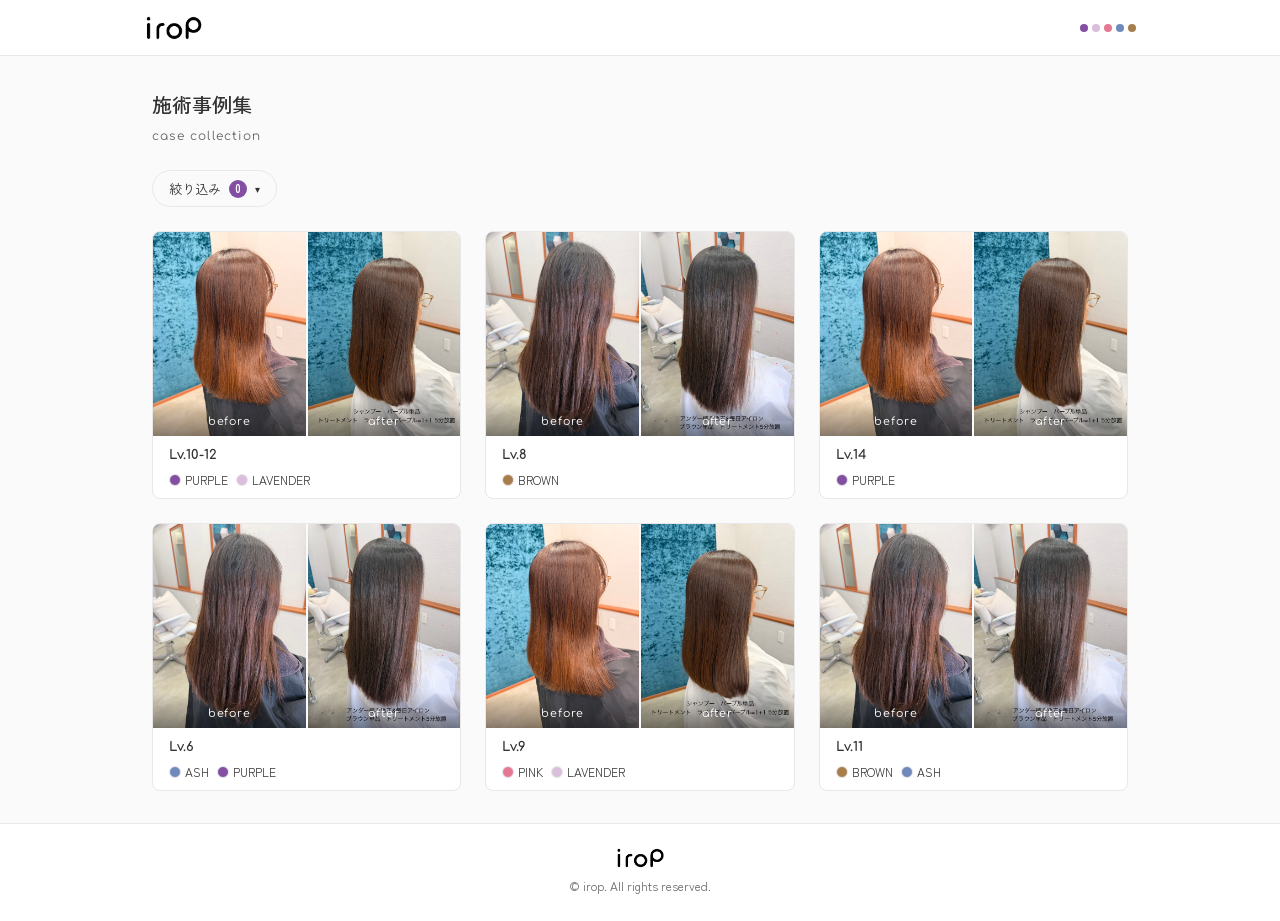
==== index.html @ 00847f36 "M0-M3: irop施術事例集の閲覧機能 - 事例一覧画面（カード型UI、レスポンシブグリッド） - 事例詳細画面（Before/After写真比較、施術情報） - フィルター検索（明度・色相・白髪" ====
<!DOCTYPE html>
<html lang="ja">
<head>
  <meta charset="UTF-8">
  <meta name="viewport" content="width=device-width, initial-scale=1.0">
  <title>irop 施術事例集</title>
  <meta name="description" content="irop カラーシャンプー・カラートリートメントの施術事例集。Before/Afterの写真と施術情報を掲載しています。">

  <!-- Google Fonts -->
  <link rel="preconnect" href="https://fonts.googleapis.com">
  <link rel="preconnect" href="https://fonts.gstatic.com" crossorigin>
  <link href="https://fonts.googleapis.com/css2?family=Comfortaa:wght@400;700&family=Zen+Kaku+Gothic+New:wght@400;500;700&display=swap" rel="stylesheet">

  <!-- Stylesheet -->
  <link rel="stylesheet" href="css/style.css">
</head>
<body>

  <!-- Header -->
  <header class="header">
    <div class="header__inner">
      <a href="index.html" class="header__logo">
        <img src="design/irop_logo.png" alt="irop" class="header__logo-img">
      </a>
      <div class="color-bar">
        <span class="color-bar__dot color-bar__dot--purple"></span>
        <span class="color-bar__dot color-bar__dot--lavender"></span>
        <span class="color-bar__dot color-bar__dot--pink"></span>
        <span class="color-bar__dot color-bar__dot--ash"></span>
        <span class="color-bar__dot color-bar__dot--brown"></span>
      </div>
    </div>
  </header>

  <!-- Main Content -->
  <main class="main">
    <h1 class="page-title">
      施術事例集
      <span class="page-title__en">case collection</span>
    </h1>

    <!-- フィルター -->
    <div class="filter-section">
      <button type="button" class="filter-toggle" id="filterToggle">
        絞り込み
        <span class="filter-badge" id="filterBadge" hidden>0</span>
        <span class="filter-toggle__arrow" id="filterArrow">&#9662;</span>
      </button>

      <div class="filter-panel" id="filterPanel" hidden>

        <!-- 明度レベル -->
        <div class="filter-group">
          <p class="filter-group__title">明度レベル <span class="filter-group__title-en">brightness</span></p>
          <div class="filter-brightness">
            <label class="filter-brightness__label">
              Lv.<input type="number" id="brightnessMin" class="filter-brightness__input" min="1" max="20" inputmode="numeric" placeholder="1">
            </label>
            <span class="filter-brightness__sep">〜</span>
            <label class="filter-brightness__label">
              Lv.<input type="number" id="brightnessMax" class="filter-brightness__input" min="1" max="20" inputmode="numeric" placeholder="20">
            </label>
          </div>
        </div>

        <!-- 髪の色相 -->
        <div class="filter-group">
          <p class="filter-group__title">髪の色相 <span class="filter-group__title-en">hue</span></p>
          <div class="filter-hue-grid" id="hueGrid">
            <button type="button" class="filter-hue-btn" data-value="yellow" title="イエロー"><span class="filter-hue-btn__swatch" style="background-color: #e8d44d;"></span><span class="filter-hue-btn__name">イエロー</span></button>
            <button type="button" class="filter-hue-btn" data-value="golden" title="ゴールデン"><span class="filter-hue-btn__swatch" style="background-color: #d4a843;"></span><span class="filter-hue-btn__name">ゴールデン</span></button>
            <button type="button" class="filter-hue-btn" data-value="khaki" title="カーキ"><span class="filter-hue-btn__swatch" style="background-color: #8b8b3a;"></span><span class="filter-hue-btn__name">カーキ</span></button>
            <button type="button" class="filter-hue-btn" data-value="green" title="グリーン"><span class="filter-hue-btn__swatch" style="background-color: #5a9e6f;"></span><span class="filter-hue-btn__name">グリーン</span></button>
            <button type="button" class="filter-hue-btn" data-value="ash" title="アッシュ"><span class="filter-hue-btn__swatch" style="background-color: #8a9db5;"></span><span class="filter-hue-btn__name">アッシュ</span></button>
            <button type="button" class="filter-hue-btn" data-value="blue" title="ブルー"><span class="filter-hue-btn__swatch" style="background-color: #5b7dab;"></span><span class="filter-hue-btn__name">ブルー</span></button>
            <button type="button" class="filter-hue-btn" data-value="purple" title="パープル"><span class="filter-hue-btn__swatch" style="background-color: #8b5ea5;"></span><span class="filter-hue-btn__name">パープル</span></button>
            <button type="button" class="filter-hue-btn" data-value="pink" title="ピンク"><span class="filter-hue-btn__swatch" style="background-color: #d4839e;"></span><span class="filter-hue-btn__name">ピンク</span></button>
            <button type="button" class="filter-hue-btn" data-value="red" title="レッド"><span class="filter-hue-btn__swatch" style="background-color: #c0524d;"></span><span class="filter-hue-btn__name">レッド</span></button>
            <button type="button" class="filter-hue-btn" data-value="orange" title="オレンジ"><span class="filter-hue-btn__swatch" style="background-color: #d4854a;"></span><span class="filter-hue-btn__name">オレンジ</span></button>
            <button type="button" class="filter-hue-btn" data-value="beige" title="ベージュ"><span class="filter-hue-btn__swatch" style="background-color: #c8b08a;"></span><span class="filter-hue-btn__name">ベージュ</span></button>
            <button type="button" class="filter-hue-btn" data-value="brown" title="ブラウン"><span class="filter-hue-btn__swatch" style="background-color: #8b6544;"></span><span class="filter-hue-btn__name">ブラウン</span></button>
            <button type="button" class="filter-hue-btn" data-value="white" title="ホワイト"><span class="filter-hue-btn__swatch" style="background-color: #f0eded;"></span><span class="filter-hue-btn__name">ホワイト</span></button>
            <button type="button" class="filter-hue-btn" data-value="silver" title="シルバー"><span class="filter-hue-btn__swatch" style="background-color: #b8b8b8;"></span><span class="filter-hue-btn__name">シルバー</span></button>
            <button type="button" class="filter-hue-btn" data-value="grege" title="グレージュ"><span class="filter-hue-btn__swatch" style="background-color: #a89e93;"></span><span class="filter-hue-btn__name">グレージュ</span></button>
            <button type="button" class="filter-hue-btn" data-value="black" title="ブラック"><span class="filter-hue-btn__swatch" style="background-color: #3a3a3a;"></span><span class="filter-hue-btn__name">ブラック</span></button>
          </div>
        </div>

        <!-- 白髪率 -->
        <div class="filter-group">
          <p class="filter-group__title">白髪率 <span class="filter-group__title-en">gray hair ratio</span></p>
          <div class="filter-chips" id="grayChips">
            <button type="button" class="filter-chip" data-value="under10">10%未満</button>
            <button type="button" class="filter-chip" data-value="10to20">10〜20%</button>
            <button type="button" class="filter-chip" data-value="30to50">30〜50%</button>
            <button type="button" class="filter-chip" data-value="50to70">50〜70%</button>
            <button type="button" class="filter-chip" data-value="over70">70%以上</button>
          </div>
        </div>

        <!-- 施術履歴 -->
        <div class="filter-group">
          <p class="filter-group__title">施術履歴 <span class="filter-group__title-en">treatment history</span></p>
          <div class="filter-chips" id="historyChips">
            <button type="button" class="filter-chip" data-value="relaxer">縮毛矯正</button>
            <button type="button" class="filter-chip" data-value="perm">パーマ</button>
            <button type="button" class="filter-chip" data-value="bleach">ブリーチ</button>
            <button type="button" class="filter-chip" data-value="color">通常カラー</button>
            <button type="button" class="filter-chip" data-value="other">その他</button>
          </div>
        </div>

        <!-- 使用iropカラー -->
        <div class="filter-group">
          <p class="filter-group__title">使用iropカラー <span class="filter-group__title-en">irop colors</span></p>
          <div class="filter-chips" id="colorChips">
            <button type="button" class="filter-color-btn" data-value="purple"><span class="filter-color-btn__swatch" style="background-color: var(--color-purple);"></span>PURPLE</button>
            <button type="button" class="filter-color-btn" data-value="lavender"><span class="filter-color-btn__swatch" style="background-color: var(--color-lavender);"></span>LAVENDER</button>
            <button type="button" class="filter-color-btn" data-value="pink"><span class="filter-color-btn__swatch" style="background-color: var(--color-pink);"></span>PINK</button>
            <button type="button" class="filter-color-btn" data-value="ash"><span class="filter-color-btn__swatch" style="background-color: var(--color-ash);"></span>ASH</button>
            <button type="button" class="filter-color-btn" data-value="brown"><span class="filter-color-btn__swatch" style="background-color: var(--color-brown);"></span>BROWN</button>
          </div>
        </div>

        <!-- アクション -->
        <div class="filter-actions">
          <button type="button" class="filter-reset" id="filterReset">リセット</button>
          <span class="filter-count" id="filterCount">6件の事例</span>
        </div>

      </div>
    </div>

    <!-- カード一覧エリア -->
    <div class="card-grid">

      <!-- 事例 1: PURPLE + LAVENDER -->
      <a href="case-detail.html?id=1" class="case-card"
         data-brightness-min="10" data-brightness-max="12"
         data-hue="beige" data-gray="none"
         data-history="none" data-colors="purple,lavender">
        <div class="case-card__images">
          <div class="case-card__img-wrap">
            <img src="images/IMG_6502.JPG" alt="Before: 明るめの茶髪、黄みがかったトーン" class="case-card__img">
            <span class="case-card__label">before</span>
          </div>
          <div class="case-card__img-wrap">
            <img src="images/IMG_6503.JPG" alt="After: 黄みが抑えられ落ち着いたトーン" class="case-card__img">
            <span class="case-card__label">after</span>
          </div>
        </div>
        <div class="case-card__body">
          <div class="case-card__brightness">
            <span class="case-card__brightness-value">Lv.10-12</span>
          </div>
          <div class="case-card__colors">
            <span class="color-chip">
              <span class="color-chip__swatch" style="background-color: var(--color-purple);"></span>
              PURPLE
            </span>
            <span class="color-chip">
              <span class="color-chip__swatch" style="background-color: var(--color-lavender);"></span>
              LAVENDER
            </span>
          </div>
        </div>
      </a>

      <!-- 事例 2: BROWN -->
      <a href="case-detail.html?id=2" class="case-card"
         data-brightness-min="8" data-brightness-max="8"
         data-hue="brown" data-gray="none"
         data-history="relaxer" data-colors="brown">
        <div class="case-card__images">
          <div class="case-card__img-wrap">
            <img src="images/IMG_6504.JPG" alt="Before: 暗めの茶髪、やや赤みあり" class="case-card__img">
            <span class="case-card__label">before</span>
          </div>
          <div class="case-card__img-wrap">
            <img src="images/IMG_6505.JPG" alt="After: ツヤが出て整った印象" class="case-card__img">
            <span class="case-card__label">after</span>
          </div>
        </div>
        <div class="case-card__body">
          <div class="case-card__brightness">
            <span class="case-card__brightness-value">Lv.8</span>
          </div>
          <div class="case-card__colors">
            <span class="color-chip">
              <span class="color-chip__swatch" style="background-color: var(--color-brown);"></span>
              BROWN
            </span>
          </div>
        </div>
      </a>

      <!-- 事例 3: PURPLE -->
      <a href="case-detail.html?id=3" class="case-card"
         data-brightness-min="14" data-brightness-max="14"
         data-hue="yellow" data-gray="under10"
         data-history="bleach" data-colors="purple">
        <div class="case-card__images">
          <div class="case-card__img-wrap">
            <img src="images/IMG_6502.JPG" alt="Before: 明るめの茶髪" class="case-card__img">
            <span class="case-card__label">before</span>
          </div>
          <div class="case-card__img-wrap">
            <img src="images/IMG_6503.JPG" alt="After: パープルトーンに変化" class="case-card__img">
            <span class="case-card__label">after</span>
          </div>
        </div>
        <div class="case-card__body">
          <div class="case-card__brightness">
            <span class="case-card__brightness-value">Lv.14</span>
          </div>
          <div class="case-card__colors">
            <span class="color-chip">
              <span class="color-chip__swatch" style="background-color: var(--color-purple);"></span>
              PURPLE
            </span>
          </div>
        </div>
      </a>

      <!-- 事例 4: ASH + PURPLE -->
      <a href="case-detail.html?id=4" class="case-card"
         data-brightness-min="6" data-brightness-max="6"
         data-hue="ash" data-gray="10to20"
         data-history="color" data-colors="ash,purple">
        <div class="case-card__images">
          <div class="case-card__img-wrap">
            <img src="images/IMG_6504.JPG" alt="Before: 暗めの茶髪" class="case-card__img">
            <span class="case-card__label">before</span>
          </div>
          <div class="case-card__img-wrap">
            <img src="images/IMG_6505.JPG" alt="After: アッシュトーンに変化" class="case-card__img">
            <span class="case-card__label">after</span>
          </div>
        </div>
        <div class="case-card__body">
          <div class="case-card__brightness">
            <span class="case-card__brightness-value">Lv.6</span>
          </div>
          <div class="case-card__colors">
            <span class="color-chip">
              <span class="color-chip__swatch" style="background-color: var(--color-ash);"></span>
              ASH
            </span>
            <span class="color-chip">
              <span class="color-chip__swatch" style="background-color: var(--color-purple);"></span>
              PURPLE
            </span>
          </div>
        </div>
      </a>

      <!-- 事例 5: PINK + LAVENDER -->
      <a href="case-detail.html?id=5" class="case-card"
         data-brightness-min="9" data-brightness-max="9"
         data-hue="pink" data-gray="none"
         data-history="perm" data-colors="pink,lavender">
        <div class="case-card__images">
          <div class="case-card__img-wrap">
            <img src="images/IMG_6502.JPG" alt="Before: 明るめの茶髪" class="case-card__img">
            <span class="case-card__label">before</span>
          </div>
          <div class="case-card__img-wrap">
            <img src="images/IMG_6503.JPG" alt="After: ピンクラベンダートーンに変化" class="case-card__img">
            <span class="case-card__label">after</span>
          </div>
        </div>
        <div class="case-card__body">
          <div class="case-card__brightness">
            <span class="case-card__brightness-value">Lv.9</span>
          </div>
          <div class="case-card__colors">
            <span class="color-chip">
              <span class="color-chip__swatch" style="background-color: var(--color-pink);"></span>
              PINK
            </span>
            <span class="color-chip">
              <span class="color-chip__swatch" style="background-color: var(--color-lavender);"></span>
              LAVENDER
            </span>
          </div>
        </div>
      </a>

      <!-- 事例 6: BROWN + ASH -->
      <a href="case-detail.html?id=6" class="case-card"
         data-brightness-min="11" data-brightness-max="11"
         data-hue="orange" data-gray="30to50"
         data-history="color,bleach" data-colors="brown,ash">
        <div class="case-card__images">
          <div class="case-card__img-wrap">
            <img src="images/IMG_6504.JPG" alt="Before: 暗めの茶髪" class="case-card__img">
            <span class="case-card__label">before</span>
          </div>
          <div class="case-card__img-wrap">
            <img src="images/IMG_6505.JPG" alt="After: ブラウンアッシュトーンに変化" class="case-card__img">
            <span class="case-card__label">after</span>
          </div>
        </div>
        <div class="case-card__body">
          <div class="case-card__brightness">
            <span class="case-card__brightness-value">Lv.11</span>
          </div>
          <div class="case-card__colors">
            <span class="color-chip">
              <span class="color-chip__swatch" style="background-color: var(--color-brown);"></span>
              BROWN
            </span>
            <span class="color-chip">
              <span class="color-chip__swatch" style="background-color: var(--color-ash);"></span>
              ASH
            </span>
          </div>
        </div>
      </a>

    </div>

    <!-- フィルター結果なし -->
    <div class="empty-state filter-empty" id="filterEmpty" hidden>
      <p class="empty-state__text">条件に一致する事例が見つかりませんでした。<br>フィルターを変更してお試しください。</p>
    </div>

  </main>

  <!-- Footer -->
  <footer class="footer">
    <div class="footer__inner">
      <img src="design/irop_logo.png" alt="irop" class="footer__logo-img">
      <p class="footer__copy">&copy; irop. All rights reserved.</p>
    </div>
  </footer>

  <!-- Filter Script -->
  <script src="js/filter.js"></script>

</body>
</html>
---- css/style.css ----
/* ==========================================================================
   irop 施術事例集 — Base Styles
   ブランドガイドライン (CIVI Guideline Ver.01) 準拠
   ========================================================================== */

/* --- CSS Custom Properties (Design Tokens) --- */
:root {
  /* tasu シリーズ ブランドカラー */
  --color-purple: #824fa3;
  --color-lavender: #dabfdd;
  --color-pink: #e57893;
  --color-ash: #6f89bc;
  --color-brown: #a87d4c;

  /* mamoru シリーズ */
  --color-gray: #d7d7d7;

  /* ベースカラー */
  --color-black: #000000;
  --color-white: #ffffff;
  --color-bg: #fafafa;
  --color-text: #333333;
  --color-text-light: #666666;
  --color-border: #e8e8e8;

  /* フォント */
  --font-display: 'Comfortaa', cursive;
  --font-body: 'Zen Kaku Gothic New', sans-serif;

  /* スペーシング */
  --space-xs: 4px;
  --space-sm: 8px;
  --space-md: 16px;
  --space-lg: 24px;
  --space-xl: 32px;
  --space-2xl: 48px;

  /* レイアウト */
  --max-width: 1024px;
  --header-height: 56px;
}

/* --- Reset / Normalize --- */
*,
*::before,
*::after {
  box-sizing: border-box;
  margin: 0;
  padding: 0;
}

html {
  font-size: 16px;
  -webkit-text-size-adjust: 100%;
}

body {
  font-family: var(--font-body);
  color: var(--color-text);
  background-color: var(--color-bg);
  line-height: 1.7;
  min-height: 100vh;
  display: flex;
  flex-direction: column;
}

img {
  max-width: 100%;
  height: auto;
  display: block;
}

a {
  color: var(--color-purple);
  text-decoration: none;
}

a:hover {
  opacity: 0.8;
}

/* --- Header --- */
.header {
  background-color: var(--color-white);
  border-bottom: 1px solid var(--color-border);
  position: sticky;
  top: 0;
  z-index: 100;
  height: var(--header-height);
  display: flex;
  align-items: center;
  justify-content: center;
}

.header__inner {
  width: 100%;
  max-width: var(--max-width);
  padding: 0 var(--space-md);
  display: flex;
  align-items: center;
  justify-content: space-between;
}

.header__logo {
  display: flex;
  align-items: center;
}

.header__logo-img {
  height: 24px;
  width: auto;
}

/* --- Color Bar (irop Key Motif) --- */
.color-bar {
  display: flex;
  gap: 4px;
  align-items: center;
}

.color-bar__dot {
  display: inline-block;
  width: 8px;
  height: 8px;
  min-width: 8px;
  min-height: 8px;
  border-radius: 50%;
  flex-shrink: 0;
}

.color-bar__dot--purple { background-color: var(--color-purple); }
.color-bar__dot--lavender { background-color: var(--color-lavender); }
.color-bar__dot--pink { background-color: var(--color-pink); }
.color-bar__dot--ash { background-color: var(--color-ash); }
.color-bar__dot--brown { background-color: var(--color-brown); }

/* --- Main --- */
.main {
  flex: 1;
  width: 100%;
  max-width: var(--max-width);
  margin: 0 auto;
  padding: var(--space-lg) var(--space-md);
}

/* --- Page Title --- */
.page-title {
  font-family: var(--font-body);
  font-size: 1.125rem;
  font-weight: 500;
  color: var(--color-text);
  margin-bottom: var(--space-lg);
}

.page-title__en {
  font-family: var(--font-display);
  font-size: 0.75rem;
  font-weight: 400;
  color: var(--color-text-light);
  display: block;
  margin-top: var(--space-xs);
  letter-spacing: 0.1em;
}

/* --- Card Grid (M1で使用) --- */
.card-grid {
  display: grid;
  grid-template-columns: 1fr;
  gap: var(--space-md);
}

/* --- Empty State --- */
.empty-state {
  text-align: center;
  padding: var(--space-2xl) var(--space-md);
  color: var(--color-text-light);
}

.empty-state__icon {
  font-size: 2rem;
  margin-bottom: var(--space-md);
  opacity: 0.4;
}

.empty-state__text {
  font-size: 0.875rem;
  line-height: 1.8;
}

/* --- Case Card --- */
.case-card[hidden] {
  display: none;
}

.case-card {
  display: block;
  background-color: var(--color-white);
  border: 1px solid var(--color-border);
  border-radius: 8px;
  overflow: hidden;
  color: var(--color-text);
  text-decoration: none;
  transition: box-shadow 0.2s ease;
}

.case-card:hover {
  opacity: 1;
  box-shadow: 0 2px 12px rgba(0, 0, 0, 0.08);
}

.case-card__images {
  display: flex;
  gap: 2px;
  background-color: var(--color-bg);
}

.case-card__img-wrap {
  position: relative;
  flex: 1;
  aspect-ratio: 3 / 4;
  overflow: hidden;
}

.case-card__img {
  width: 100%;
  height: 100%;
  object-fit: cover;
  display: block;
}

.case-card__label {
  position: absolute;
  bottom: 0;
  left: 0;
  right: 0;
  background: linear-gradient(transparent, rgba(0, 0, 0, 0.45));
  font-family: var(--font-display);
  font-size: 0.625rem;
  font-weight: 400;
  text-align: center;
  letter-spacing: 0.08em;
  text-transform: lowercase;
  color: var(--color-white);
  padding: 12px 0 4px;
}

.case-card__body {
  padding: var(--space-sm) var(--space-md);
}

.case-card__brightness {
  display: flex;
  align-items: baseline;
  gap: var(--space-xs);
  margin-bottom: var(--space-xs);
}

.case-card__brightness-value {
  font-family: var(--font-display);
  font-size: 0.8125rem;
  font-weight: 700;
  color: var(--color-text);
}

.case-card__colors {
  display: flex;
  flex-wrap: wrap;
  gap: var(--space-sm);
}

/* --- Footer --- */
.footer {
  background-color: var(--color-white);
  border-top: 1px solid var(--color-border);
  padding: var(--space-lg) var(--space-md);
  text-align: center;
}

.footer__inner {
  max-width: var(--max-width);
  margin: 0 auto;
}

.footer__logo-img {
  height: 20px;
  width: auto;
  margin: 0 auto var(--space-sm);
}

.footer__copy {
  font-size: 0.75rem;
  color: var(--color-text-light);
}

/* --- Color Chip (カラー表示用) --- */
.color-chip {
  display: inline-flex;
  align-items: center;
  gap: var(--space-xs);
  font-size: 0.75rem;
  color: var(--color-text);
}

.color-chip__swatch {
  width: 12px;
  height: 12px;
  border-radius: 50%;
  border: 1px solid var(--color-border);
}

/* --- Responsive (Tablet+) --- */
@media (min-width: 600px) {
  .card-grid {
    grid-template-columns: repeat(2, 1fr);
    gap: var(--space-lg);
  }

  .page-title {
    font-size: 1.25rem;
  }

  .case-card__label {
    font-size: 0.6875rem;
  }
}

@media (min-width: 900px) {
  .card-grid {
    grid-template-columns: repeat(3, 1fr);
  }

  .main {
    padding: var(--space-xl) var(--space-lg);
  }
}

/* ==========================================================================
   Case Detail (M2)
   ========================================================================== */

/* --- Back Link --- */
.back-link {
  display: inline-flex;
  align-items: center;
  gap: var(--space-xs);
  font-size: 0.8125rem;
  color: var(--color-text-light);
  margin-bottom: var(--space-lg);
  transition: color 0.2s ease;
}

.back-link:hover {
  color: var(--color-purple);
  opacity: 1;
}

/* --- Photo Comparison --- */
.photo-compare {
  display: flex;
  flex-direction: column;
  gap: 2px;
  border-radius: 8px;
  overflow: hidden;
  margin-bottom: var(--space-xl);
  background-color: var(--color-bg);
}

.photo-compare__item {
  position: relative;
  aspect-ratio: 3 / 4;
  overflow: hidden;
  max-height: 60vh;
}

.photo-compare__img {
  width: 100%;
  height: 100%;
  object-fit: cover;
  display: block;
}

.photo-compare__label {
  position: absolute;
  bottom: 0;
  left: 0;
  right: 0;
  background: linear-gradient(transparent, rgba(0, 0, 0, 0.45));
  font-family: var(--font-display);
  font-size: 0.75rem;
  font-weight: 400;
  text-align: center;
  letter-spacing: 0.08em;
  text-transform: lowercase;
  color: var(--color-white);
  padding: 16px 0 6px;
}

/* --- Info Section --- */
.info-section {
  margin-bottom: var(--space-xl);
}

.info-section__title {
  font-family: var(--font-body);
  font-size: 0.9375rem;
  font-weight: 500;
  color: var(--color-text);
  padding-bottom: var(--space-sm);
  border-bottom: 1px solid var(--color-border);
  margin-bottom: var(--space-md);
}

.info-section__title-en {
  font-family: var(--font-display);
  font-size: 0.6875rem;
  font-weight: 400;
  color: var(--color-text-light);
  letter-spacing: 0.1em;
  margin-left: var(--space-sm);
}

/* --- Info List (dl) --- */
.info-list {
  list-style: none;
}

.info-list__row {
  display: flex;
  gap: var(--space-md);
  padding: var(--space-sm) 0;
  border-bottom: 1px solid #f0f0f0;
  align-items: baseline;
}

.info-list__row:last-child {
  border-bottom: none;
}

.info-list__label {
  flex: 0 0 6em;
  font-size: 0.8125rem;
  color: var(--color-text-light);
}

.info-list__value {
  flex: 1;
  font-size: 0.875rem;
  color: var(--color-text);
}

.info-list__note {
  display: block;
  font-size: 0.75rem;
  color: var(--color-text-light);
  margin-top: 2px;
}

/* --- Lightness Badge --- */
.lightness-badge {
  font-family: var(--font-display);
  font-size: 0.875rem;
  font-weight: 700;
  color: var(--color-text);
}

/* --- Time Badge --- */
.time-badge {
  font-family: var(--font-display);
  font-size: 0.875rem;
  font-weight: 700;
  color: var(--color-text);
}

/* --- Hue Chip (16色相表示) --- */
.hue-chip {
  display: inline-flex;
  align-items: center;
  gap: var(--space-xs);
  font-size: 0.8125rem;
  color: var(--color-text);
}

.hue-chip::before {
  content: '';
  display: inline-block;
  width: 14px;
  height: 14px;
  border-radius: 50%;
  border: 1px solid var(--color-border);
  flex-shrink: 0;
}

/* 色相環ベース 11種 */
.hue-chip--yellow::before { background-color: #e8d44d; }
.hue-chip--golden::before { background-color: #d4a843; }
.hue-chip--khaki::before { background-color: #8b8b3a; }
.hue-chip--green::before { background-color: #5a9e6f; }
.hue-chip--ash::before { background-color: #8a9db5; }
.hue-chip--blue::before { background-color: #5b7dab; }
.hue-chip--purple::before { background-color: #8b5ea5; }
.hue-chip--pink::before { background-color: #d4839e; }
.hue-chip--red::before { background-color: #c0524d; }
.hue-chip--orange::before { background-color: #d4854a; }
.hue-chip--beige::before { background-color: #c8b08a; }

/* 無彩色・特殊系 5種 */
.hue-chip--white::before { background-color: #f0eded; }
.hue-chip--silver::before { background-color: #b8b8b8; }
.hue-chip--grege::before { background-color: #a89e93; }
.hue-chip--black::before { background-color: #3a3a3a; }
.hue-chip--brown::before { background-color: #8b6544; }

/* --- Color Recipe (カラー配合表示) --- */
.color-recipe {
  display: flex;
  flex-wrap: wrap;
  align-items: center;
  gap: var(--space-xs);
}

.color-recipe__ratio {
  font-size: 0.75rem;
  color: var(--color-text-light);
}

.color-recipe__type {
  font-size: 0.75rem;
  color: var(--color-text-light);
}

/* --- Not Used (未使用表示) --- */
.not-used {
  font-size: 0.8125rem;
  color: var(--color-text-light);
}

/* --- Responsive: Tablet+ (M2追加) --- */
@media (min-width: 600px) {
  .photo-compare {
    flex-direction: row;
  }

  .photo-compare__item {
    flex: 1;
    max-height: none;
  }

  .photo-compare__label {
    font-size: 0.8125rem;
  }
}

/* --- Responsive: Desktop (M2追加) --- */
@media (min-width: 900px) {
  .detail-info-grid {
    display: grid;
    grid-template-columns: 1fr 1fr;
    gap: var(--space-xl);
  }
}

/* ==========================================================================
   Filter (M3)
   ========================================================================== */

/* --- Filter Section --- */
.filter-section {
  margin-bottom: var(--space-lg);
}

/* --- Filter Toggle Button --- */
.filter-toggle {
  display: inline-flex;
  align-items: center;
  gap: var(--space-sm);
  background: none;
  border: 1px solid var(--color-border);
  border-radius: 20px;
  padding: var(--space-sm) var(--space-md);
  font-family: var(--font-body);
  font-size: 0.8125rem;
  color: var(--color-text);
  cursor: pointer;
  transition: border-color 0.2s ease, background-color 0.2s ease;
}

.filter-toggle:hover {
  border-color: var(--color-purple);
}

.filter-toggle--active {
  border-color: var(--color-purple);
  background-color: rgba(130, 79, 163, 0.05);
}

.filter-toggle__arrow {
  font-size: 0.625rem;
  transition: transform 0.2s ease;
}

.filter-toggle--active .filter-toggle__arrow {
  transform: rotate(180deg);
}

/* --- Filter Badge --- */
.filter-badge {
  display: inline-flex;
  align-items: center;
  justify-content: center;
  min-width: 18px;
  height: 18px;
  padding: 0 4px;
  border-radius: 9px;
  background-color: var(--color-purple);
  color: var(--color-white);
  font-size: 0.6875rem;
  font-weight: 700;
  line-height: 1;
}

/* --- Filter Panel --- */
.filter-panel {
  background-color: var(--color-white);
  border: 1px solid var(--color-border);
  border-radius: 8px;
  padding: var(--space-lg) var(--space-md);
  margin-top: var(--space-sm);
}

/* --- Filter Group --- */
.filter-group {
  margin-bottom: var(--space-lg);
}

.filter-group:last-of-type {
  margin-bottom: var(--space-md);
}

.filter-group__title {
  font-size: 0.8125rem;
  font-weight: 500;
  color: var(--color-text);
  margin-bottom: var(--space-sm);
}

.filter-group__title-en {
  font-family: var(--font-display);
  font-size: 0.6875rem;
  font-weight: 400;
  color: var(--color-text-light);
  letter-spacing: 0.08em;
  margin-left: var(--space-xs);
}

/* --- Brightness Inputs --- */
.filter-brightness {
  display: flex;
  align-items: center;
  gap: var(--space-sm);
}

.filter-brightness__label {
  display: flex;
  align-items: center;
  gap: 2px;
  font-family: var(--font-display);
  font-size: 0.8125rem;
  font-weight: 700;
  color: var(--color-text);
}

.filter-brightness__input {
  width: 52px;
  padding: var(--space-xs) var(--space-sm);
  border: 1px solid var(--color-border);
  border-radius: 4px;
  font-family: var(--font-display);
  font-size: 0.875rem;
  text-align: center;
  color: var(--color-text);
  background-color: var(--color-white);
}

.filter-brightness__input:focus {
  outline: none;
  border-color: var(--color-purple);
}

.filter-brightness__sep {
  font-size: 0.8125rem;
  color: var(--color-text-light);
}

/* --- Hue Grid --- */
.filter-hue-grid {
  display: grid;
  grid-template-columns: repeat(4, 1fr);
  gap: var(--space-sm);
}

.filter-hue-btn {
  display: flex;
  flex-direction: column;
  align-items: center;
  gap: 4px;
  padding: var(--space-sm) var(--space-xs);
  background: none;
  border: 2px solid transparent;
  border-radius: 8px;
  cursor: pointer;
  transition: border-color 0.15s ease, background-color 0.15s ease;
}

.filter-hue-btn:hover {
  background-color: rgba(0, 0, 0, 0.02);
}

.filter-hue-btn--active {
  border-color: var(--color-purple);
  background-color: rgba(130, 79, 163, 0.06);
}

.filter-hue-btn__swatch {
  display: block;
  width: 24px;
  height: 24px;
  border-radius: 50%;
  border: 1px solid var(--color-border);
  flex-shrink: 0;
}

.filter-hue-btn__name {
  font-family: var(--font-body);
  font-size: 0.625rem;
  color: var(--color-text-light);
  line-height: 1.2;
}

/* --- Filter Chips (白髪率・施術履歴) --- */
.filter-chips {
  display: flex;
  flex-wrap: wrap;
  gap: var(--space-sm);
}

.filter-chip {
  display: inline-flex;
  align-items: center;
  padding: var(--space-xs) var(--space-md);
  border: 1px solid var(--color-border);
  border-radius: 16px;
  background: none;
  font-family: var(--font-body);
  font-size: 0.75rem;
  color: var(--color-text);
  cursor: pointer;
  transition: border-color 0.15s ease, background-color 0.15s ease, color 0.15s ease;
}

.filter-chip:hover {
  border-color: var(--color-purple);
}

.filter-chip--active {
  border-color: var(--color-purple);
  background-color: var(--color-purple);
  color: var(--color-white);
}

/* --- Filter Color Buttons (iropカラー) --- */
.filter-color-btn {
  display: inline-flex;
  align-items: center;
  gap: var(--space-xs);
  padding: var(--space-xs) var(--space-md);
  border: 1px solid var(--color-border);
  border-radius: 16px;
  background: none;
  font-family: var(--font-body);
  font-size: 0.75rem;
  color: var(--color-text);
  cursor: pointer;
  transition: border-color 0.15s ease, background-color 0.15s ease;
}

.filter-color-btn:hover {
  border-color: var(--color-purple);
}

.filter-color-btn--active {
  border-color: var(--color-purple);
  background-color: rgba(130, 79, 163, 0.08);
}

.filter-color-btn__swatch {
  display: inline-block;
  width: 12px;
  height: 12px;
  border-radius: 50%;
  border: 1px solid var(--color-border);
  flex-shrink: 0;
}

/* --- Filter Actions --- */
.filter-actions {
  display: flex;
  align-items: center;
  justify-content: space-between;
  padding-top: var(--space-md);
  border-top: 1px solid var(--color-border);
}

.filter-reset {
  background: none;
  border: none;
  font-family: var(--font-body);
  font-size: 0.8125rem;
  color: var(--color-purple);
  cursor: pointer;
  padding: var(--space-xs) 0;
}

.filter-reset:hover {
  opacity: 0.7;
}

.filter-count {
  font-size: 0.8125rem;
  color: var(--color-text-light);
}

/* --- Filter Empty State --- */
.filter-empty[hidden] {
  display: none;
}

.filter-empty {
  margin-top: var(--space-lg);
}

/* --- Responsive: Tablet+ (M3追加) --- */
@media (min-width: 600px) {
  .filter-hue-grid {
    grid-template-columns: repeat(8, 1fr);
  }

  .filter-panel {
    padding: var(--space-lg);
  }
}

@media (min-width: 900px) {
  .filter-panel {
    padding: var(--space-lg) var(--space-xl);
  }
}
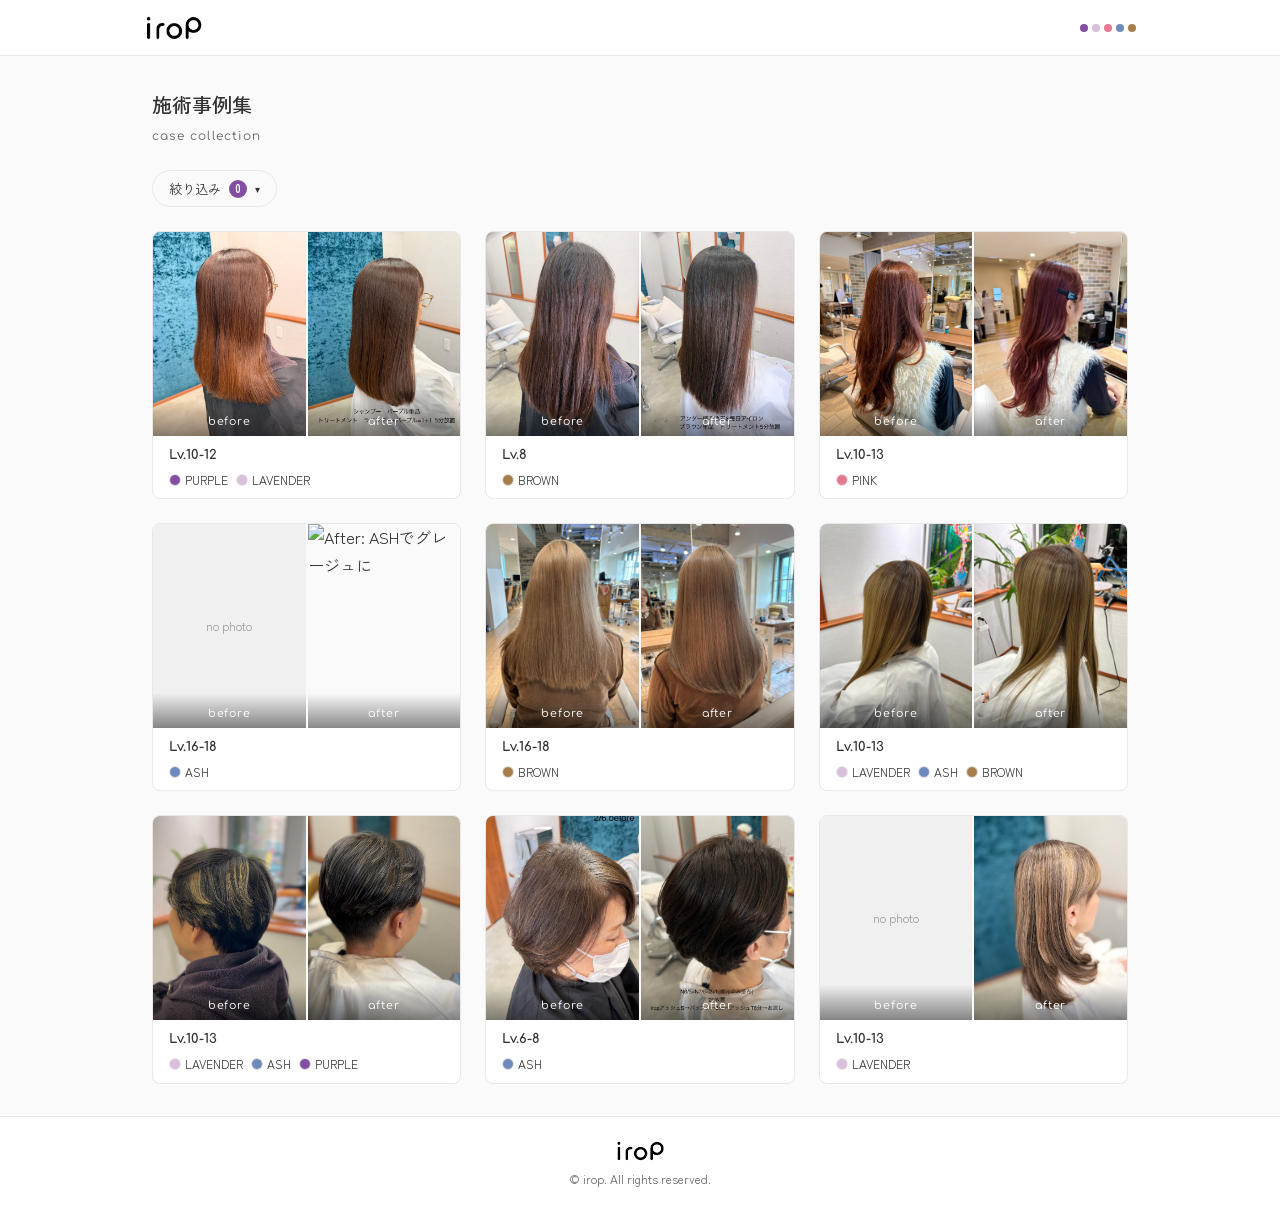
==== commit 72b9a84b: "デモ事例7件を追加（実データ、合計9件に） - 新規施術写真12枚を追加（HEIC/PNGはJPGに変換） - ダミー事例4件を実データ7件に置き換え - Before写真なしの事例にプレースホルダー" ====
--- a/index.html
+++ b/index.html
@@ -125,7 +125,7 @@
         <!-- アクション -->
         <div class="filter-actions">
           <button type="button" class="filter-reset" id="filterReset">リセット</button>
-          <span class="filter-count" id="filterCount">6件の事例</span>
+          <span class="filter-count" id="filterCount">9件の事例</span>
         </div>
 
       </div>
@@ -194,26 +194,154 @@
         </div>
       </a>
 
-      <!-- 事例 3: PURPLE -->
+      <!-- 事例 3: PINK（ブリーチ毛） -->
       <a href="case-detail.html?id=3" class="case-card"
-         data-brightness-min="14" data-brightness-max="14"
-         data-hue="yellow" data-gray="under10"
-         data-history="bleach" data-colors="purple">
-        <div class="case-card__images">
-          <div class="case-card__img-wrap">
-            <img src="images/IMG_6502.JPG" alt="Before: 明るめの茶髪" class="case-card__img">
-            <span class="case-card__label">before</span>
-          </div>
-          <div class="case-card__img-wrap">
-            <img src="images/IMG_6503.JPG" alt="After: パープルトーンに変化" class="case-card__img">
-            <span class="case-card__label">after</span>
-          </div>
-        </div>
-        <div class="case-card__body">
-          <div class="case-card__brightness">
-            <span class="case-card__brightness-value">Lv.14</span>
-          </div>
-          <div class="case-card__colors">
+         data-brightness-min="10" data-brightness-max="13"
+         data-hue="pink" data-gray="none"
+         data-history="bleach" data-colors="pink">
+        <div class="case-card__images">
+          <div class="case-card__img-wrap">
+            <img src="images/IMG_0602.JPG" alt="Before: ピンク系、ブリーチ毛" class="case-card__img">
+            <span class="case-card__label">before</span>
+          </div>
+          <div class="case-card__img-wrap">
+            <img src="images/IMG_0657.JPG" alt="After: PINKで色味補正" class="case-card__img">
+            <span class="case-card__label">after</span>
+          </div>
+        </div>
+        <div class="case-card__body">
+          <div class="case-card__brightness">
+            <span class="case-card__brightness-value">Lv.10-13</span>
+          </div>
+          <div class="case-card__colors">
+            <span class="color-chip">
+              <span class="color-chip__swatch" style="background-color: var(--color-pink);"></span>
+              PINK
+            </span>
+          </div>
+        </div>
+      </a>
+
+      <!-- 事例 4: ASH（ハイトーン・ブリーチ2回以上） -->
+      <a href="case-detail.html?id=4" class="case-card"
+         data-brightness-min="16" data-brightness-max="18"
+         data-hue="grege" data-gray="none"
+         data-history="bleach" data-colors="ash">
+        <div class="case-card__images">
+          <div class="case-card__img-wrap">
+            <div class="case-card__placeholder">no photo</div>
+            <span class="case-card__label">before</span>
+          </div>
+          <div class="case-card__img-wrap">
+            <img src="images/IMG_1241.JPG" alt="After: ASHでグレージュに" class="case-card__img">
+            <span class="case-card__label">after</span>
+          </div>
+        </div>
+        <div class="case-card__body">
+          <div class="case-card__brightness">
+            <span class="case-card__brightness-value">Lv.16-18</span>
+          </div>
+          <div class="case-card__colors">
+            <span class="color-chip">
+              <span class="color-chip__swatch" style="background-color: var(--color-ash);"></span>
+              ASH
+            </span>
+          </div>
+        </div>
+      </a>
+
+      <!-- 事例 5: BROWN（ハイトーン・ブリーチ2回以上） -->
+      <a href="case-detail.html?id=5" class="case-card"
+         data-brightness-min="16" data-brightness-max="18"
+         data-hue="beige" data-gray="none"
+         data-history="bleach" data-colors="brown">
+        <div class="case-card__images">
+          <div class="case-card__img-wrap">
+            <img src="images/IMG_3781.JPG" alt="Before: ベージュ系ハイトーン" class="case-card__img">
+            <span class="case-card__label">before</span>
+          </div>
+          <div class="case-card__img-wrap">
+            <img src="images/IMG_3798.JPG" alt="After: BROWNで暖かみのあるトーンに" class="case-card__img">
+            <span class="case-card__label">after</span>
+          </div>
+        </div>
+        <div class="case-card__body">
+          <div class="case-card__brightness">
+            <span class="case-card__brightness-value">Lv.16-18</span>
+          </div>
+          <div class="case-card__colors">
+            <span class="color-chip">
+              <span class="color-chip__swatch" style="background-color: var(--color-brown);"></span>
+              BROWN
+            </span>
+          </div>
+        </div>
+      </a>
+
+      <!-- 事例 6: LAVENDER+ASH+BROWN ミックス（ハイライト） -->
+      <a href="case-detail.html?id=6" class="case-card"
+         data-brightness-min="10" data-brightness-max="13"
+         data-hue="beige" data-gray="none"
+         data-history="other" data-colors="lavender,ash,brown">
+        <div class="case-card__images">
+          <div class="case-card__img-wrap">
+            <img src="images/IMG_5325.JPG" alt="Before: ベージュ系ハイライト" class="case-card__img">
+            <span class="case-card__label">before</span>
+          </div>
+          <div class="case-card__img-wrap">
+            <img src="images/IMG_5408.JPG" alt="After: 3色ミックスで自然なトーンに" class="case-card__img">
+            <span class="case-card__label">after</span>
+          </div>
+        </div>
+        <div class="case-card__body">
+          <div class="case-card__brightness">
+            <span class="case-card__brightness-value">Lv.10-13</span>
+          </div>
+          <div class="case-card__colors">
+            <span class="color-chip">
+              <span class="color-chip__swatch" style="background-color: var(--color-lavender);"></span>
+              LAVENDER
+            </span>
+            <span class="color-chip">
+              <span class="color-chip__swatch" style="background-color: var(--color-ash);"></span>
+              ASH
+            </span>
+            <span class="color-chip">
+              <span class="color-chip__swatch" style="background-color: var(--color-brown);"></span>
+              BROWN
+            </span>
+          </div>
+        </div>
+      </a>
+
+      <!-- 事例 7: LAVENDER+ASH+PURPLE ミックス（ハイライト） -->
+      <a href="case-detail.html?id=7" class="case-card"
+         data-brightness-min="10" data-brightness-max="13"
+         data-hue="ash" data-gray="none"
+         data-history="other" data-colors="lavender,ash,purple">
+        <div class="case-card__images">
+          <div class="case-card__img-wrap">
+            <img src="images/IMG_5448.JPG" alt="Before: アッシュ系ハイライト" class="case-card__img">
+            <span class="case-card__label">before</span>
+          </div>
+          <div class="case-card__img-wrap">
+            <img src="images/IMG_5449.JPG" alt="After: 3色ミックスで透明感のあるトーンに" class="case-card__img">
+            <span class="case-card__label">after</span>
+          </div>
+        </div>
+        <div class="case-card__body">
+          <div class="case-card__brightness">
+            <span class="case-card__brightness-value">Lv.10-13</span>
+          </div>
+          <div class="case-card__colors">
+            <span class="color-chip">
+              <span class="color-chip__swatch" style="background-color: var(--color-lavender);"></span>
+              LAVENDER
+            </span>
+            <span class="color-chip">
+              <span class="color-chip__swatch" style="background-color: var(--color-ash);"></span>
+              ASH
+            </span>
             <span class="color-chip">
               <span class="color-chip__swatch" style="background-color: var(--color-purple);"></span>
               PURPLE
@@ -222,97 +350,57 @@
         </div>
       </a>
 
-      <!-- 事例 4: ASH + PURPLE -->
-      <a href="case-detail.html?id=4" class="case-card"
-         data-brightness-min="6" data-brightness-max="6"
-         data-hue="ash" data-gray="10to20"
-         data-history="color" data-colors="ash,purple">
-        <div class="case-card__images">
-          <div class="case-card__img-wrap">
-            <img src="images/IMG_6504.JPG" alt="Before: 暗めの茶髪" class="case-card__img">
-            <span class="case-card__label">before</span>
-          </div>
-          <div class="case-card__img-wrap">
-            <img src="images/IMG_6505.JPG" alt="After: アッシュトーンに変化" class="case-card__img">
-            <span class="case-card__label">after</span>
-          </div>
-        </div>
-        <div class="case-card__body">
-          <div class="case-card__brightness">
-            <span class="case-card__brightness-value">Lv.6</span>
+      <!-- 事例 8: ASH（白髪30%・リタッチ） -->
+      <a href="case-detail.html?id=8" class="case-card"
+         data-brightness-min="6" data-brightness-max="8"
+         data-hue="ash" data-gray="30to50"
+         data-history="color" data-colors="ash">
+        <div class="case-card__images">
+          <div class="case-card__img-wrap">
+            <img src="images/IMG_6378.JPG" alt="Before: アッシュ系、白髪あり" class="case-card__img">
+            <span class="case-card__label">before</span>
+          </div>
+          <div class="case-card__img-wrap">
+            <img src="images/IMG_6379.JPG" alt="After: ASHで白髪をカバー" class="case-card__img">
+            <span class="case-card__label">after</span>
+          </div>
+        </div>
+        <div class="case-card__body">
+          <div class="case-card__brightness">
+            <span class="case-card__brightness-value">Lv.6-8</span>
           </div>
           <div class="case-card__colors">
             <span class="color-chip">
               <span class="color-chip__swatch" style="background-color: var(--color-ash);"></span>
               ASH
             </span>
-            <span class="color-chip">
-              <span class="color-chip__swatch" style="background-color: var(--color-purple);"></span>
-              PURPLE
-            </span>
-          </div>
-        </div>
-      </a>
-
-      <!-- 事例 5: PINK + LAVENDER -->
-      <a href="case-detail.html?id=5" class="case-card"
-         data-brightness-min="9" data-brightness-max="9"
-         data-hue="pink" data-gray="none"
-         data-history="perm" data-colors="pink,lavender">
-        <div class="case-card__images">
-          <div class="case-card__img-wrap">
-            <img src="images/IMG_6502.JPG" alt="Before: 明るめの茶髪" class="case-card__img">
-            <span class="case-card__label">before</span>
-          </div>
-          <div class="case-card__img-wrap">
-            <img src="images/IMG_6503.JPG" alt="After: ピンクラベンダートーンに変化" class="case-card__img">
-            <span class="case-card__label">after</span>
-          </div>
-        </div>
-        <div class="case-card__body">
-          <div class="case-card__brightness">
-            <span class="case-card__brightness-value">Lv.9</span>
-          </div>
-          <div class="case-card__colors">
-            <span class="color-chip">
-              <span class="color-chip__swatch" style="background-color: var(--color-pink);"></span>
-              PINK
-            </span>
+          </div>
+        </div>
+      </a>
+
+      <!-- 事例 9: LAVENDER（白髪50%・ハイライト） -->
+      <a href="case-detail.html?id=9" class="case-card"
+         data-brightness-min="10" data-brightness-max="13"
+         data-hue="beige" data-gray="50to70"
+         data-history="other" data-colors="lavender">
+        <div class="case-card__images">
+          <div class="case-card__img-wrap">
+            <div class="case-card__placeholder">no photo</div>
+            <span class="case-card__label">before</span>
+          </div>
+          <div class="case-card__img-wrap">
+            <img src="images/IMG_6380.JPG" alt="After: LAVENDERで白髪を活かしたトーンに" class="case-card__img">
+            <span class="case-card__label">after</span>
+          </div>
+        </div>
+        <div class="case-card__body">
+          <div class="case-card__brightness">
+            <span class="case-card__brightness-value">Lv.10-13</span>
+          </div>
+          <div class="case-card__colors">
             <span class="color-chip">
               <span class="color-chip__swatch" style="background-color: var(--color-lavender);"></span>
               LAVENDER
-            </span>
-          </div>
-        </div>
-      </a>
-
-      <!-- 事例 6: BROWN + ASH -->
-      <a href="case-detail.html?id=6" class="case-card"
-         data-brightness-min="11" data-brightness-max="11"
-         data-hue="orange" data-gray="30to50"
-         data-history="color,bleach" data-colors="brown,ash">
-        <div class="case-card__images">
-          <div class="case-card__img-wrap">
-            <img src="images/IMG_6504.JPG" alt="Before: 暗めの茶髪" class="case-card__img">
-            <span class="case-card__label">before</span>
-          </div>
-          <div class="case-card__img-wrap">
-            <img src="images/IMG_6505.JPG" alt="After: ブラウンアッシュトーンに変化" class="case-card__img">
-            <span class="case-card__label">after</span>
-          </div>
-        </div>
-        <div class="case-card__body">
-          <div class="case-card__brightness">
-            <span class="case-card__brightness-value">Lv.11</span>
-          </div>
-          <div class="case-card__colors">
-            <span class="color-chip">
-              <span class="color-chip__swatch" style="background-color: var(--color-brown);"></span>
-              BROWN
-            </span>
-            <span class="color-chip">
-              <span class="color-chip__swatch" style="background-color: var(--color-ash);"></span>
-              ASH
             </span>
           </div>
         </div>
--- a/css/style.css
+++ b/css/style.css
@@ -228,6 +228,17 @@
   display: block;
 }
 
+.case-card__placeholder {
+  width: 100%;
+  height: 100%;
+  background-color: var(--color-bg-secondary, #f0f0f0);
+  display: flex;
+  align-items: center;
+  justify-content: center;
+  font-size: 0.75rem;
+  color: #999;
+}
+
 .case-card__label {
   position: absolute;
   bottom: 0;
@@ -377,6 +388,17 @@
   height: 100%;
   object-fit: cover;
   display: block;
+}
+
+.photo-compare__placeholder {
+  width: 100%;
+  height: 100%;
+  background-color: var(--color-bg-secondary, #f0f0f0);
+  display: flex;
+  align-items: center;
+  justify-content: center;
+  font-size: 0.875rem;
+  color: #999;
 }
 
 .photo-compare__label {
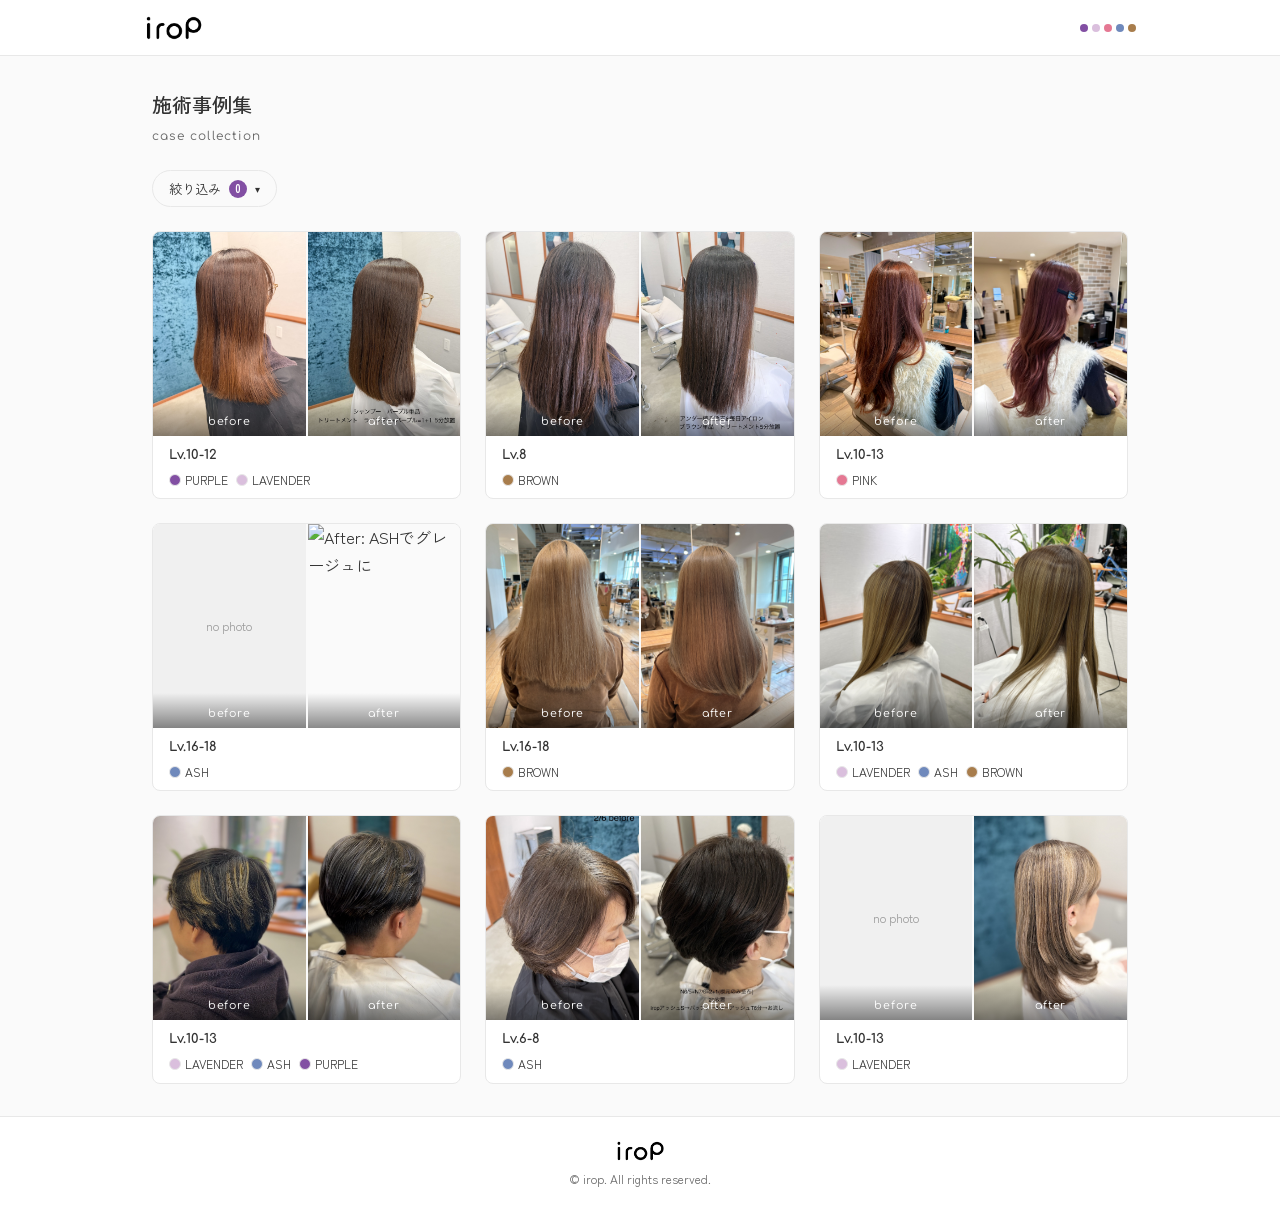
==== commit 925c49d8: "M5: データ分離+管理画面（HTMLハードコード→JSON動的レンダリング） - data/cases.json: 事例データの単一ソース化（9件） - js/case-templates.js: " ====
--- a/index.html
+++ b/index.html
@@ -5,6 +5,7 @@
   <meta name="viewport" content="width=device-width, initial-scale=1.0">
   <title>irop 施術事例集</title>
   <meta name="description" content="irop カラーシャンプー・カラートリートメントの施術事例集。Before/Afterの写真と施術情報を掲載しています。">
+  <meta name="robots" content="noindex, nofollow">
 
   <!-- Google Fonts -->
   <link rel="preconnect" href="https://fonts.googleapis.com">
@@ -133,279 +134,7 @@
 
     <!-- カード一覧エリア -->
     <div class="card-grid">
-
-      <!-- 事例 1: PURPLE + LAVENDER -->
-      <a href="case-detail.html?id=1" class="case-card"
-         data-brightness-min="10" data-brightness-max="12"
-         data-hue="beige" data-gray="none"
-         data-history="none" data-colors="purple,lavender">
-        <div class="case-card__images">
-          <div class="case-card__img-wrap">
-            <img src="images/IMG_6502.JPG" alt="Before: 明るめの茶髪、黄みがかったトーン" class="case-card__img">
-            <span class="case-card__label">before</span>
-          </div>
-          <div class="case-card__img-wrap">
-            <img src="images/IMG_6503.JPG" alt="After: 黄みが抑えられ落ち着いたトーン" class="case-card__img">
-            <span class="case-card__label">after</span>
-          </div>
-        </div>
-        <div class="case-card__body">
-          <div class="case-card__brightness">
-            <span class="case-card__brightness-value">Lv.10-12</span>
-          </div>
-          <div class="case-card__colors">
-            <span class="color-chip">
-              <span class="color-chip__swatch" style="background-color: var(--color-purple);"></span>
-              PURPLE
-            </span>
-            <span class="color-chip">
-              <span class="color-chip__swatch" style="background-color: var(--color-lavender);"></span>
-              LAVENDER
-            </span>
-          </div>
-        </div>
-      </a>
-
-      <!-- 事例 2: BROWN -->
-      <a href="case-detail.html?id=2" class="case-card"
-         data-brightness-min="8" data-brightness-max="8"
-         data-hue="brown" data-gray="none"
-         data-history="relaxer" data-colors="brown">
-        <div class="case-card__images">
-          <div class="case-card__img-wrap">
-            <img src="images/IMG_6504.JPG" alt="Before: 暗めの茶髪、やや赤みあり" class="case-card__img">
-            <span class="case-card__label">before</span>
-          </div>
-          <div class="case-card__img-wrap">
-            <img src="images/IMG_6505.JPG" alt="After: ツヤが出て整った印象" class="case-card__img">
-            <span class="case-card__label">after</span>
-          </div>
-        </div>
-        <div class="case-card__body">
-          <div class="case-card__brightness">
-            <span class="case-card__brightness-value">Lv.8</span>
-          </div>
-          <div class="case-card__colors">
-            <span class="color-chip">
-              <span class="color-chip__swatch" style="background-color: var(--color-brown);"></span>
-              BROWN
-            </span>
-          </div>
-        </div>
-      </a>
-
-      <!-- 事例 3: PINK（ブリーチ毛） -->
-      <a href="case-detail.html?id=3" class="case-card"
-         data-brightness-min="10" data-brightness-max="13"
-         data-hue="pink" data-gray="none"
-         data-history="bleach" data-colors="pink">
-        <div class="case-card__images">
-          <div class="case-card__img-wrap">
-            <img src="images/IMG_0602.JPG" alt="Before: ピンク系、ブリーチ毛" class="case-card__img">
-            <span class="case-card__label">before</span>
-          </div>
-          <div class="case-card__img-wrap">
-            <img src="images/IMG_0657.JPG" alt="After: PINKで色味補正" class="case-card__img">
-            <span class="case-card__label">after</span>
-          </div>
-        </div>
-        <div class="case-card__body">
-          <div class="case-card__brightness">
-            <span class="case-card__brightness-value">Lv.10-13</span>
-          </div>
-          <div class="case-card__colors">
-            <span class="color-chip">
-              <span class="color-chip__swatch" style="background-color: var(--color-pink);"></span>
-              PINK
-            </span>
-          </div>
-        </div>
-      </a>
-
-      <!-- 事例 4: ASH（ハイトーン・ブリーチ2回以上） -->
-      <a href="case-detail.html?id=4" class="case-card"
-         data-brightness-min="16" data-brightness-max="18"
-         data-hue="grege" data-gray="none"
-         data-history="bleach" data-colors="ash">
-        <div class="case-card__images">
-          <div class="case-card__img-wrap">
-            <div class="case-card__placeholder">no photo</div>
-            <span class="case-card__label">before</span>
-          </div>
-          <div class="case-card__img-wrap">
-            <img src="images/IMG_1241.JPG" alt="After: ASHでグレージュに" class="case-card__img">
-            <span class="case-card__label">after</span>
-          </div>
-        </div>
-        <div class="case-card__body">
-          <div class="case-card__brightness">
-            <span class="case-card__brightness-value">Lv.16-18</span>
-          </div>
-          <div class="case-card__colors">
-            <span class="color-chip">
-              <span class="color-chip__swatch" style="background-color: var(--color-ash);"></span>
-              ASH
-            </span>
-          </div>
-        </div>
-      </a>
-
-      <!-- 事例 5: BROWN（ハイトーン・ブリーチ2回以上） -->
-      <a href="case-detail.html?id=5" class="case-card"
-         data-brightness-min="16" data-brightness-max="18"
-         data-hue="beige" data-gray="none"
-         data-history="bleach" data-colors="brown">
-        <div class="case-card__images">
-          <div class="case-card__img-wrap">
-            <img src="images/IMG_3781.JPG" alt="Before: ベージュ系ハイトーン" class="case-card__img">
-            <span class="case-card__label">before</span>
-          </div>
-          <div class="case-card__img-wrap">
-            <img src="images/IMG_3798.JPG" alt="After: BROWNで暖かみのあるトーンに" class="case-card__img">
-            <span class="case-card__label">after</span>
-          </div>
-        </div>
-        <div class="case-card__body">
-          <div class="case-card__brightness">
-            <span class="case-card__brightness-value">Lv.16-18</span>
-          </div>
-          <div class="case-card__colors">
-            <span class="color-chip">
-              <span class="color-chip__swatch" style="background-color: var(--color-brown);"></span>
-              BROWN
-            </span>
-          </div>
-        </div>
-      </a>
-
-      <!-- 事例 6: LAVENDER+ASH+BROWN ミックス（ハイライト） -->
-      <a href="case-detail.html?id=6" class="case-card"
-         data-brightness-min="10" data-brightness-max="13"
-         data-hue="beige" data-gray="none"
-         data-history="other" data-colors="lavender,ash,brown">
-        <div class="case-card__images">
-          <div class="case-card__img-wrap">
-            <img src="images/IMG_5325.JPG" alt="Before: ベージュ系ハイライト" class="case-card__img">
-            <span class="case-card__label">before</span>
-          </div>
-          <div class="case-card__img-wrap">
-            <img src="images/IMG_5408.JPG" alt="After: 3色ミックスで自然なトーンに" class="case-card__img">
-            <span class="case-card__label">after</span>
-          </div>
-        </div>
-        <div class="case-card__body">
-          <div class="case-card__brightness">
-            <span class="case-card__brightness-value">Lv.10-13</span>
-          </div>
-          <div class="case-card__colors">
-            <span class="color-chip">
-              <span class="color-chip__swatch" style="background-color: var(--color-lavender);"></span>
-              LAVENDER
-            </span>
-            <span class="color-chip">
-              <span class="color-chip__swatch" style="background-color: var(--color-ash);"></span>
-              ASH
-            </span>
-            <span class="color-chip">
-              <span class="color-chip__swatch" style="background-color: var(--color-brown);"></span>
-              BROWN
-            </span>
-          </div>
-        </div>
-      </a>
-
-      <!-- 事例 7: LAVENDER+ASH+PURPLE ミックス（ハイライト） -->
-      <a href="case-detail.html?id=7" class="case-card"
-         data-brightness-min="10" data-brightness-max="13"
-         data-hue="ash" data-gray="none"
-         data-history="other" data-colors="lavender,ash,purple">
-        <div class="case-card__images">
-          <div class="case-card__img-wrap">
-            <img src="images/IMG_5448.JPG" alt="Before: アッシュ系ハイライト" class="case-card__img">
-            <span class="case-card__label">before</span>
-          </div>
-          <div class="case-card__img-wrap">
-            <img src="images/IMG_5449.JPG" alt="After: 3色ミックスで透明感のあるトーンに" class="case-card__img">
-            <span class="case-card__label">after</span>
-          </div>
-        </div>
-        <div class="case-card__body">
-          <div class="case-card__brightness">
-            <span class="case-card__brightness-value">Lv.10-13</span>
-          </div>
-          <div class="case-card__colors">
-            <span class="color-chip">
-              <span class="color-chip__swatch" style="background-color: var(--color-lavender);"></span>
-              LAVENDER
-            </span>
-            <span class="color-chip">
-              <span class="color-chip__swatch" style="background-color: var(--color-ash);"></span>
-              ASH
-            </span>
-            <span class="color-chip">
-              <span class="color-chip__swatch" style="background-color: var(--color-purple);"></span>
-              PURPLE
-            </span>
-          </div>
-        </div>
-      </a>
-
-      <!-- 事例 8: ASH（白髪30%・リタッチ） -->
-      <a href="case-detail.html?id=8" class="case-card"
-         data-brightness-min="6" data-brightness-max="8"
-         data-hue="ash" data-gray="30to50"
-         data-history="color" data-colors="ash">
-        <div class="case-card__images">
-          <div class="case-card__img-wrap">
-            <img src="images/IMG_6378.JPG" alt="Before: アッシュ系、白髪あり" class="case-card__img">
-            <span class="case-card__label">before</span>
-          </div>
-          <div class="case-card__img-wrap">
-            <img src="images/IMG_6379.JPG" alt="After: ASHで白髪をカバー" class="case-card__img">
-            <span class="case-card__label">after</span>
-          </div>
-        </div>
-        <div class="case-card__body">
-          <div class="case-card__brightness">
-            <span class="case-card__brightness-value">Lv.6-8</span>
-          </div>
-          <div class="case-card__colors">
-            <span class="color-chip">
-              <span class="color-chip__swatch" style="background-color: var(--color-ash);"></span>
-              ASH
-            </span>
-          </div>
-        </div>
-      </a>
-
-      <!-- 事例 9: LAVENDER（白髪50%・ハイライト） -->
-      <a href="case-detail.html?id=9" class="case-card"
-         data-brightness-min="10" data-brightness-max="13"
-         data-hue="beige" data-gray="50to70"
-         data-history="other" data-colors="lavender">
-        <div class="case-card__images">
-          <div class="case-card__img-wrap">
-            <div class="case-card__placeholder">no photo</div>
-            <span class="case-card__label">before</span>
-          </div>
-          <div class="case-card__img-wrap">
-            <img src="images/IMG_6380.JPG" alt="After: LAVENDERで白髪を活かしたトーンに" class="case-card__img">
-            <span class="case-card__label">after</span>
-          </div>
-        </div>
-        <div class="case-card__body">
-          <div class="case-card__brightness">
-            <span class="case-card__brightness-value">Lv.10-13</span>
-          </div>
-          <div class="case-card__colors">
-            <span class="color-chip">
-              <span class="color-chip__swatch" style="background-color: var(--color-lavender);"></span>
-              LAVENDER
-            </span>
-          </div>
-        </div>
-      </a>
-
+      <p class="loading-text" id="loadingText">読み込み中...</p>
     </div>
 
     <!-- フィルター結果なし -->
@@ -423,7 +152,9 @@
     </div>
   </footer>
 
-  <!-- Filter Script -->
+  <!-- Scripts -->
+  <script src="js/case-templates.js"></script>
+  <script src="js/render.js"></script>
   <script src="js/filter.js"></script>
 
 </body>
--- a/css/style.css
+++ b/css/style.css
@@ -876,3 +876,285 @@
     padding: var(--space-lg) var(--space-xl);
   }
 }
+
+/* --- Loading Text (M5) --- */
+.loading-text {
+  text-align: center;
+  color: var(--color-text-light);
+  padding: var(--space-xl) 0;
+  font-size: 0.9rem;
+}
+
+/* ==========================================================================
+   Admin (M5)
+   ========================================================================== */
+
+/* --- Admin Layout --- */
+.admin-layout {
+  display: flex;
+  flex-direction: column;
+  gap: var(--space-xl);
+}
+
+@media (min-width: 900px) {
+  .admin-layout {
+    display: grid;
+    grid-template-columns: 1fr 1fr;
+    gap: var(--space-xl);
+    align-items: start;
+  }
+}
+
+/* --- Admin Section --- */
+.admin-section {
+  background: var(--color-white);
+  border: 1px solid var(--color-border);
+  border-radius: 8px;
+  padding: var(--space-lg);
+  margin-bottom: var(--space-md);
+}
+
+.admin-section__title {
+  font-family: 'Zen Kaku Gothic New', sans-serif;
+  font-size: 1rem;
+  font-weight: 700;
+  color: var(--color-purple);
+  margin: 0 0 var(--space-md) 0;
+  padding-bottom: var(--space-xs);
+  border-bottom: 2px solid var(--color-lavender);
+}
+
+/* --- Admin Fields --- */
+.admin-field {
+  margin-bottom: var(--space-md);
+}
+
+.admin-field-row {
+  display: flex;
+  gap: var(--space-md);
+  margin-bottom: var(--space-md);
+}
+
+.admin-field-row .admin-field {
+  flex: 1;
+  margin-bottom: 0;
+}
+
+.admin-label {
+  display: block;
+  font-size: 0.85rem;
+  font-weight: 500;
+  color: var(--color-text);
+  margin-bottom: var(--space-xs);
+}
+
+.admin-input,
+.admin-select {
+  display: block;
+  width: 100%;
+  padding: 8px 12px;
+  font-family: 'Zen Kaku Gothic New', sans-serif;
+  font-size: 0.9rem;
+  border: 1px solid var(--color-border);
+  border-radius: 6px;
+  background: var(--color-white);
+  box-sizing: border-box;
+  transition: border-color 0.2s;
+}
+
+.admin-input:focus,
+.admin-select:focus {
+  outline: none;
+  border-color: var(--color-purple);
+  box-shadow: 0 0 0 2px rgba(130, 79, 163, 0.15);
+}
+
+.admin-input--short {
+  max-width: 120px;
+}
+
+.admin-input--tiny {
+  max-width: 80px;
+}
+
+/* --- Admin Checkbox --- */
+.admin-checkbox-group {
+  display: flex;
+  flex-wrap: wrap;
+  gap: var(--space-sm);
+}
+
+.admin-checkbox {
+  display: flex;
+  align-items: center;
+  gap: 4px;
+  font-size: 0.85rem;
+  cursor: pointer;
+}
+
+.admin-checkbox input {
+  accent-color: var(--color-purple);
+}
+
+/* --- Admin Recipe List --- */
+.admin-recipe-list {
+  display: flex;
+  flex-direction: column;
+  gap: var(--space-sm);
+  margin: var(--space-sm) 0;
+}
+
+.admin-recipe-row {
+  display: flex;
+  gap: var(--space-sm);
+  align-items: center;
+  flex-wrap: wrap;
+}
+
+.admin-recipe-color {
+  flex: 0 0 auto;
+  width: 120px;
+}
+
+.admin-recipe-ratio {
+  flex: 0 0 auto;
+}
+
+.admin-recipe-note {
+  flex: 1;
+  min-width: 100px;
+}
+
+.admin-btn-remove {
+  flex: 0 0 auto;
+  width: 32px;
+  height: 32px;
+  border: 1px solid var(--color-border);
+  border-radius: 6px;
+  background: var(--color-white);
+  color: var(--color-text-light);
+  font-size: 1.2rem;
+  cursor: pointer;
+  display: flex;
+  align-items: center;
+  justify-content: center;
+  transition: all 0.2s;
+}
+
+.admin-btn-remove:hover {
+  border-color: #e57893;
+  color: #e57893;
+  background: #fef2f4;
+}
+
+.admin-btn-add {
+  display: inline-block;
+  padding: 6px 16px;
+  font-family: 'Zen Kaku Gothic New', sans-serif;
+  font-size: 0.85rem;
+  color: var(--color-purple);
+  background: var(--color-white);
+  border: 1px dashed var(--color-purple);
+  border-radius: 6px;
+  cursor: pointer;
+  transition: all 0.2s;
+}
+
+.admin-btn-add:hover {
+  background: #f9f3fc;
+}
+
+/* --- Admin Actions --- */
+.admin-actions {
+  display: flex;
+  gap: var(--space-sm);
+  align-items: center;
+  flex-wrap: wrap;
+}
+
+.admin-btn-primary {
+  padding: 10px 24px;
+  font-family: 'Zen Kaku Gothic New', sans-serif;
+  font-size: 0.9rem;
+  font-weight: 700;
+  color: var(--color-white);
+  background: var(--color-purple);
+  border: none;
+  border-radius: 6px;
+  cursor: pointer;
+  transition: background 0.2s;
+}
+
+.admin-btn-primary:hover {
+  background: #6e3f8d;
+}
+
+.admin-btn-secondary {
+  padding: 10px 24px;
+  font-family: 'Zen Kaku Gothic New', sans-serif;
+  font-size: 0.9rem;
+  color: var(--color-purple);
+  background: var(--color-white);
+  border: 1px solid var(--color-purple);
+  border-radius: 6px;
+  cursor: pointer;
+  transition: all 0.2s;
+}
+
+.admin-btn-secondary:hover {
+  background: #f9f3fc;
+}
+
+.admin-copy-status {
+  font-size: 0.85rem;
+}
+
+.admin-copy-status--success {
+  color: #4caf50;
+}
+
+.admin-copy-status--error {
+  color: #e57893;
+}
+
+/* --- Admin Output --- */
+.admin-output {
+  position: sticky;
+  top: var(--space-md);
+}
+
+.admin-json-output {
+  display: block;
+  width: 100%;
+  min-height: 200px;
+  padding: 12px;
+  font-family: monospace;
+  font-size: 0.8rem;
+  line-height: 1.5;
+  border: 1px solid var(--color-border);
+  border-radius: 6px;
+  background: #f8f8f8;
+  resize: vertical;
+  box-sizing: border-box;
+  margin-bottom: var(--space-lg);
+}
+
+.admin-json-output:focus {
+  outline: none;
+  border-color: var(--color-purple);
+}
+
+/* --- Admin Preview --- */
+.admin-preview-card {
+  margin-bottom: var(--space-lg);
+}
+
+.admin-preview-card .card-grid {
+  display: grid;
+  grid-template-columns: 1fr;
+  max-width: 400px;
+}
+
+.admin-preview-detail {
+  margin-bottom: var(--space-lg);
+}
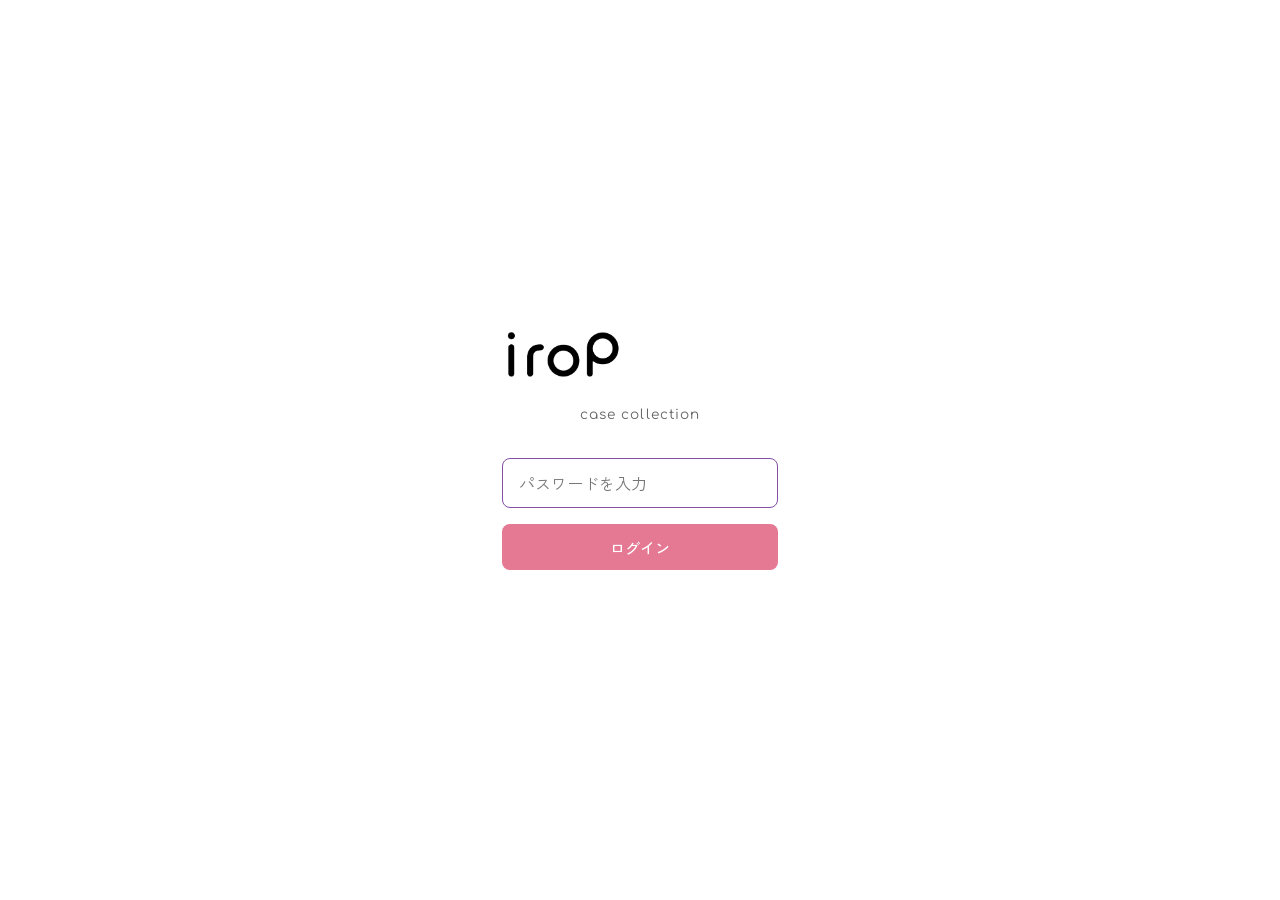
==== commit 6a704ce9: "M5.1: パスワード保護を追加（クライアントサイドPWゲート） - js/auth.js: SHA-256ハッシュ比較 + sessionStorageで認証状態管理 - index.html / " ====
--- a/index.html
+++ b/index.html
@@ -16,6 +16,22 @@
   <link rel="stylesheet" href="css/style.css">
 </head>
 <body>
+
+  <!-- Auth Gate -->
+  <div id="authGate" class="auth-gate">
+    <div class="auth-gate__inner">
+      <img src="design/irop_logo.png" alt="irop" class="auth-gate__logo">
+      <p class="auth-gate__title">case collection</p>
+      <form id="authForm">
+        <input type="password" id="authInput" class="auth-gate__input" placeholder="パスワードを入力" autocomplete="off">
+        <button type="submit" class="auth-gate__btn">ログイン</button>
+        <p id="authError" class="auth-gate__error" hidden></p>
+      </form>
+    </div>
+  </div>
+
+  <!-- Content (hidden until authenticated) -->
+  <div id="authContent" style="display:none">
 
   <!-- Header -->
   <header class="header">
@@ -152,7 +168,10 @@
     </div>
   </footer>
 
+  </div><!-- /authContent -->
+
   <!-- Scripts -->
+  <script src="js/auth.js"></script>
   <script src="js/case-templates.js"></script>
   <script src="js/render.js"></script>
   <script src="js/filter.js"></script>
--- a/css/style.css
+++ b/css/style.css
@@ -1158,3 +1158,78 @@
 .admin-preview-detail {
   margin-bottom: var(--space-lg);
 }
+
+/* ==========================================================================
+   Auth Gate — パスワード入力画面
+   ========================================================================== */
+
+.auth-gate {
+  position: fixed;
+  inset: 0;
+  z-index: 9999;
+  display: flex;
+  align-items: center;
+  justify-content: center;
+  background: var(--color-white);
+}
+
+.auth-gate__inner {
+  width: 100%;
+  max-width: 340px;
+  padding: var(--space-xl);
+  text-align: center;
+}
+
+.auth-gate__logo {
+  width: 120px;
+  margin-bottom: var(--space-lg);
+}
+
+.auth-gate__title {
+  font-family: var(--font-display);
+  font-size: 0.85rem;
+  color: var(--color-text-light);
+  letter-spacing: 0.08em;
+  margin-bottom: var(--space-xl);
+}
+
+.auth-gate__input {
+  width: 100%;
+  padding: 12px 16px;
+  font-family: var(--font-body);
+  font-size: 1rem;
+  border: 1px solid var(--color-border);
+  border-radius: 8px;
+  outline: none;
+  transition: border-color 0.2s;
+  box-sizing: border-box;
+}
+
+.auth-gate__input:focus {
+  border-color: var(--color-purple);
+}
+
+.auth-gate__btn {
+  width: 100%;
+  margin-top: var(--space-md);
+  padding: 12px;
+  font-family: var(--font-body);
+  font-size: 0.95rem;
+  font-weight: 500;
+  color: var(--color-white);
+  background: var(--color-pink);
+  border: none;
+  border-radius: 8px;
+  cursor: pointer;
+  transition: opacity 0.2s;
+}
+
+.auth-gate__btn:hover {
+  opacity: 0.85;
+}
+
+.auth-gate__error {
+  margin-top: var(--space-sm);
+  font-size: 0.85rem;
+  color: #c0524d;
+}
